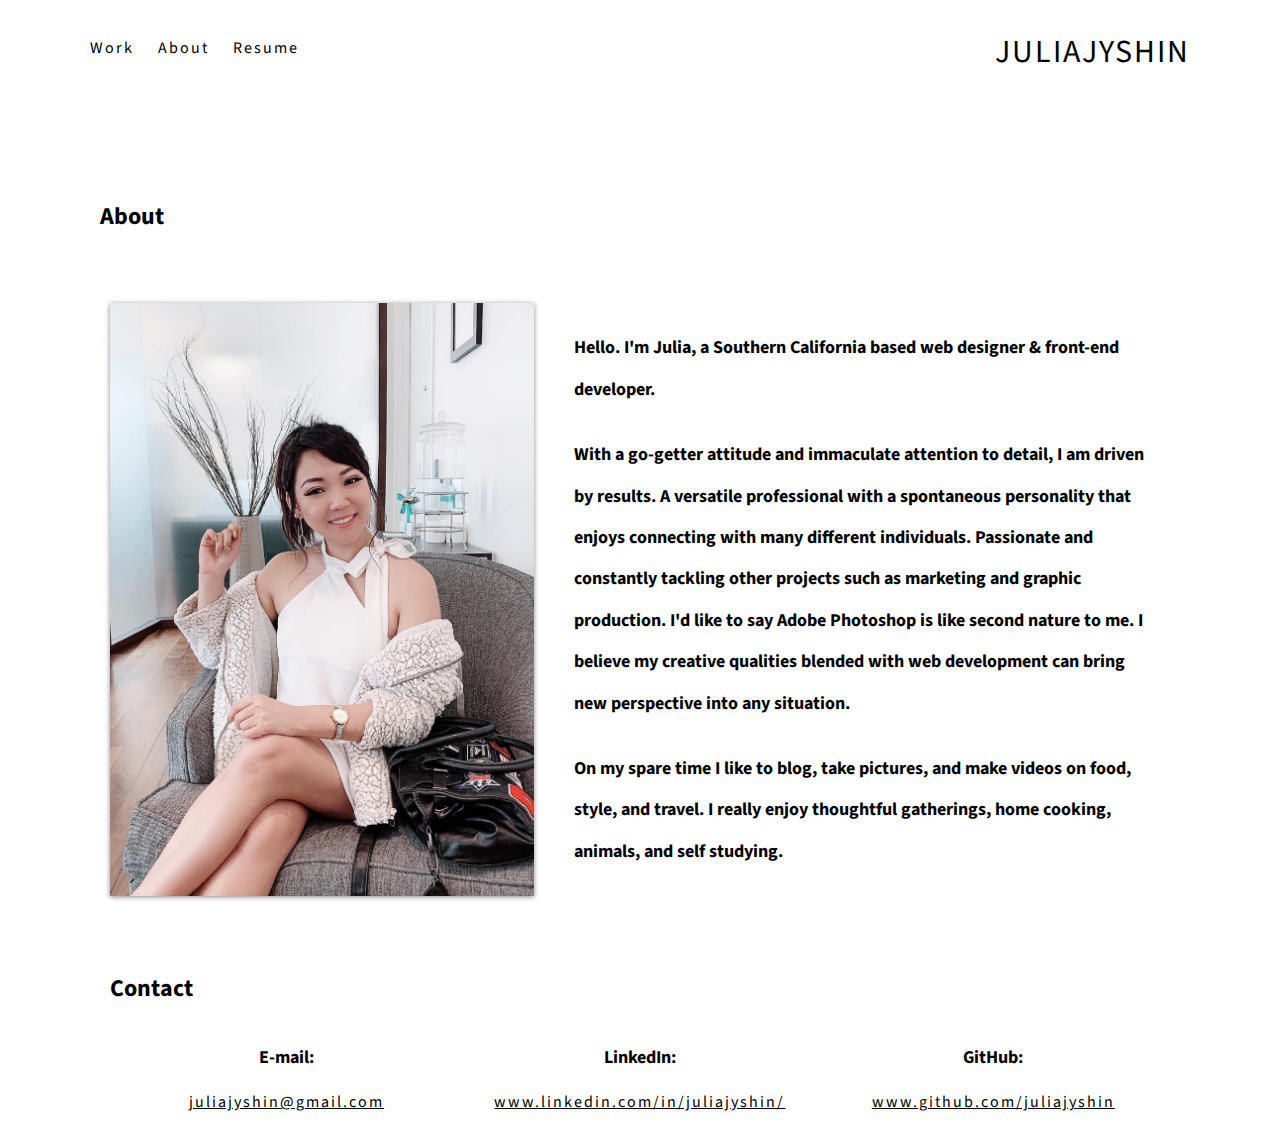
==== about.html @ a9bb4046 "css grids site files" ====
<!-- Julia JY Shin's Portfolio-->
<!DOCTYPE html>
<html lang="en">

<head>
    <meta charset="UTF-8">
    <title>About - Julia JY Shin</title>
    <link href="https://fonts.googleapis.com/css?family=Source+Sans+Pro" rel="stylesheet">
    <link rel="stylesheet" type="text/css" href="css/style.css">

</head>

<body>
    <!-- Navigation -->

    <nav class="main-nav">
        <ul>
            <li><a href="/">Work</a></li>
            <li><a href="about.html">About</a></li>
            <li><a href="#">Resume</a></li>
        </ul>
    </nav>
    <!-- Site Title-->
    <div class="site-title">
        <a href="/" id="name-logo">JuliaJYShin</a>
    </div>

    <!-- Header -->
    <div class="top-container-sub">
        <h2>About</h2>
        <!-- <header class="portfolio-picture">
        </header> -->
    </div>

    <!-- Introduction -->
    <div class="wrapper">
        <section class="about-me">
            <div class="profile-pic">
            </div>
            <div>
                <h4>Hello. I'm Julia, a Southern California based web designer & front-end developer.</h4>
                <h4>With a go-getter attitude and immaculate attention to detail, I am driven by results. A versatile
                    professional with a spontaneous personality that enjoys connecting with many different individuals.
                    Passionate and constantly tackling other projects such as marketing and graphic production. I'd
                    like to say Adobe Photoshop is like second nature to me. I believe my creative qualities blended
                    with web development can bring new perspective into any situation.

                    <h4>On my spare time I like to blog, take pictures, and make videos on food, style, and travel. I
                        really enjoy thoughtful
                        gatherings, home cooking, animals, and self studying.</h4>
                    </ul>

            </div>
        </section>
        <!-- Contacts -->
        <section class="contact-me">
            <div>
                <h2>Contact</h2>
            </div>
            <div class="contact-info">

                <div>
                    <h4>E-mail:</h4>
                    <a href="mailto:juliajyshin@gmail.com">juliajyshin@gmail.com</a>
                </div>
                <div>
                    <h4>LinkedIn:</h4>
                    <a href="https://www.linkedin.com/in/juliajyshin/">www.linkedin.com/in/juliajyshin/</a>
                </div>
                <div>
                    <h4>GitHub:</h4>
                    <a href="www.github.com/juliajyshin">www.github.com/juliajyshin</a>
                </div>
                </ul>
            </div>
        </section>
    </div>


</body>

</html>
---- css/style.css ----
/* CSS Variables */
:root {
  --primary: #000;
  --dark: #ec482e;
  --light: #999;
  --shadow: 0 1px 5px rgba(104, 104, 104, 0.8)
}

html {
  font-family: 'Source Sans Pro', sans-serif;
  color: var(--primary);
}

body {
    background: #fff; 
    margin: 30px 90px;
    line-height: 1.4;
}

/* Navigation */
.main-nav a {
  text-decoration: none;
  color: var(--primary);
  letter-spacing: 2px;
}

.main-nav a:hover {
  color:var(--dark);
  text-decoration: underline;
}

.main-nav ul {
  float:left;
  padding: 0;
  margin: 0;
  list-style: none;
}

.main-nav li {
  display: inline;
  padding-right: 1.3rem;
}

/* .contact-info ul {
  float:left;
  padding: 0;
  margin: 0;
  list-style: none;
}

.contact-info li {
  display: inline;
  padding-right: 1.3rem;
  font-size: 18px;
  margin: auto;
} */



/* Site Title */
.site-title a {
  float: right;
  padding: 0;
  margin: 0;
  text-decoration: none;
  text-transform: uppercase;
  font-size: 2em;
  color: var(--primary);
  letter-spacing: 2px;
}

.site-title a:hover {
  color:var(--dark);
  text-decoration: underline;
}

.color {
  color: var(--dark);
}

/* HEADER */
/* Header • index.html */
.top-container-main {
  padding: 150px 200px;
  clear: left;
}

/* Header • aboutme.html */
.top-container-sub {
  padding: 150px 10px 50px 10px;
}

.statement {
  font-family: 'Source Sans Pro', sans-serif;
  font-size: 24px;
  text-align: center;
  line-height: 2.3em;
}


/* Portfolio Grid Layout */


img {
  max-width: 100%;
  box-shadow: var(--shadow);
}

.wrapper {
  display: grid;
  grid-gap: 1em;
  padding: 0 10px;
  margin: auto;
  
}

.wrapper-main {
  display: grid;
  grid-template-columns: repeat(3, 1fr);
  grid-gap: 1em;
  grid-auto-rows: minmax(100px, auto);
}

.box {
  text-align: center;
  padding: 1.5rem 2rem;
}


/* Header  */

.showcase {
  
    min-height: 500px;
    background: url(/images/apple-1.png);
    background-size: cover;
    background-position: center;
    /* padding: 3rem; */
    display: flex;
    flex-direction: column;
    align-items: center;
    justify-content: center;
    box-shadow: var(--shadow);

}

.portfolio-picture {
  
  min-height: 500px;
  background: url(/images/portfolio-picture.png);
  background-size: cover;
  background-position: center;
  /* padding: 3rem; */
  display: flex;
  flex-direction: column;
  align-items: center;
  justify-content: center;
  box-shadow: var(--shadow);

}


/* Introduction */

.introduction {
  display: grid;
  grid-template-columns: 70% 30%;
  grid-gap: 1em;
  padding: 0 10px;
}

/* about me • overview */
.about-me {
  display: grid;
  grid-template-columns: 40% 55%;
  grid-gap: 2.5em;
  padding: 0 10px;
}

/* Project Titles */
.project-title {
  padding: 0 10px;
}

/* profile pic */
.profile-pic {
  background: url(/images/portfolio-picture.png);
  min-height: 500px;
  background-size: cover;
  background-position: center;
  /* padding: 3rem; */
  display: flex;
  flex-direction: column;
  align-items: center;
  justify-content: center;
  box-shadow: var(--shadow);

}


/* Contact Info */
.contact-me {
  padding: 0 10px;
  margin-top: 40px;
}



.contact-info {
  display: grid;
  grid-template-columns: repeat(3, 1fr);
  text-align: center;
}

.contact-info a {
  text-decoration: underline;
  color: var(--primary);
  letter-spacing: 2px;


}
.contact-info h4 {
  font-size: 18px;
  font-weight: none !important;
  line-height: 1em;
}

/* float: right;
padding: 0;
margin: 0; */

/* Projects */
.projects {
  display: grid;
  grid-template-columns: repeat(3, 1fr);
  grid-gap: 2em;
  padding: 10px 10px 50px 10px;

}

.box1 {
  background: url(/images/watch-us.png);
  min-height: 500px;
  background-size: cover;
  background-position: center;
  display: flex;
  flex-direction: column;
  align-items: center;
  justify-content: center;
  box-shadow: var(--shadow);
}


.box2 {
  background: url(/images/watch-kr.png);
  min-height: 500px;
  background-size: cover;
  background-position: center;
  display: flex;
  flex-direction: column;
  align-items: center;
  justify-content: center;
  box-shadow: var(--shadow);
}

.box3 {
  background: url(/images/watch-diff.png);
  min-height: 500px;
  background-size: cover;
  background-position: center;
  display: flex;
  flex-direction: column;
  align-items: center;
  justify-content: center;
  box-shadow: var(--shadow);
}

.nested {
  display: grid;
  grid-gap: 0.5em;

}


/* Nested Projects */

.nested-projects {
  display: grid;
  grid-template-columns: 49% 49%;
  grid-gap: 1em;
  padding: 10px 10px 50px 10px;
}

.box4 {
  box-shadow: var(--shadow);
  min-height: 280px;
  background-color: #e2dddd;
}

.box5 {
  background: url(/images/music-us.png);
  min-height: 280px;
  background-size: cover;
  background-position: center;
  display: flex;
  flex-direction: column;
  align-items: center;
  justify-content: center;
  box-shadow: var(--shadow);
}

.box6 {
  background: url(/images/music-kr.png);
  min-height: 280px;
  background-size: cover;
  background-position: center;
  display: flex;
  flex-direction: column;
  align-items: center;
  justify-content: center;
  box-shadow: var(--shadow);

}

.box7 {
  background: url(/images/mac-us.png);
  min-height: 280px;
  background-size: cover;
  background-position: center;
  display: flex;
  flex-direction: column;
  align-items: center;
  justify-content: center;
  box-shadow: var(--shadow);
}

.box8 {
  background: url(/images/mac-kr.png);
  min-height: 280px;
  background-size: cover;
  background-position: center;
  display: flex;
  flex-direction: column;
  align-items: center;
  justify-content: center;
  box-shadow: var(--shadow);
}


h2 {

}

h3 {
  margin: 5px 0;
}

h4 {
  font-size: 18px;
  line-height: 2.3em;
  font-weight: none !important;
}

p {
  line-height: 1.5em;
}

li {
  line-height: 2.3em;
}
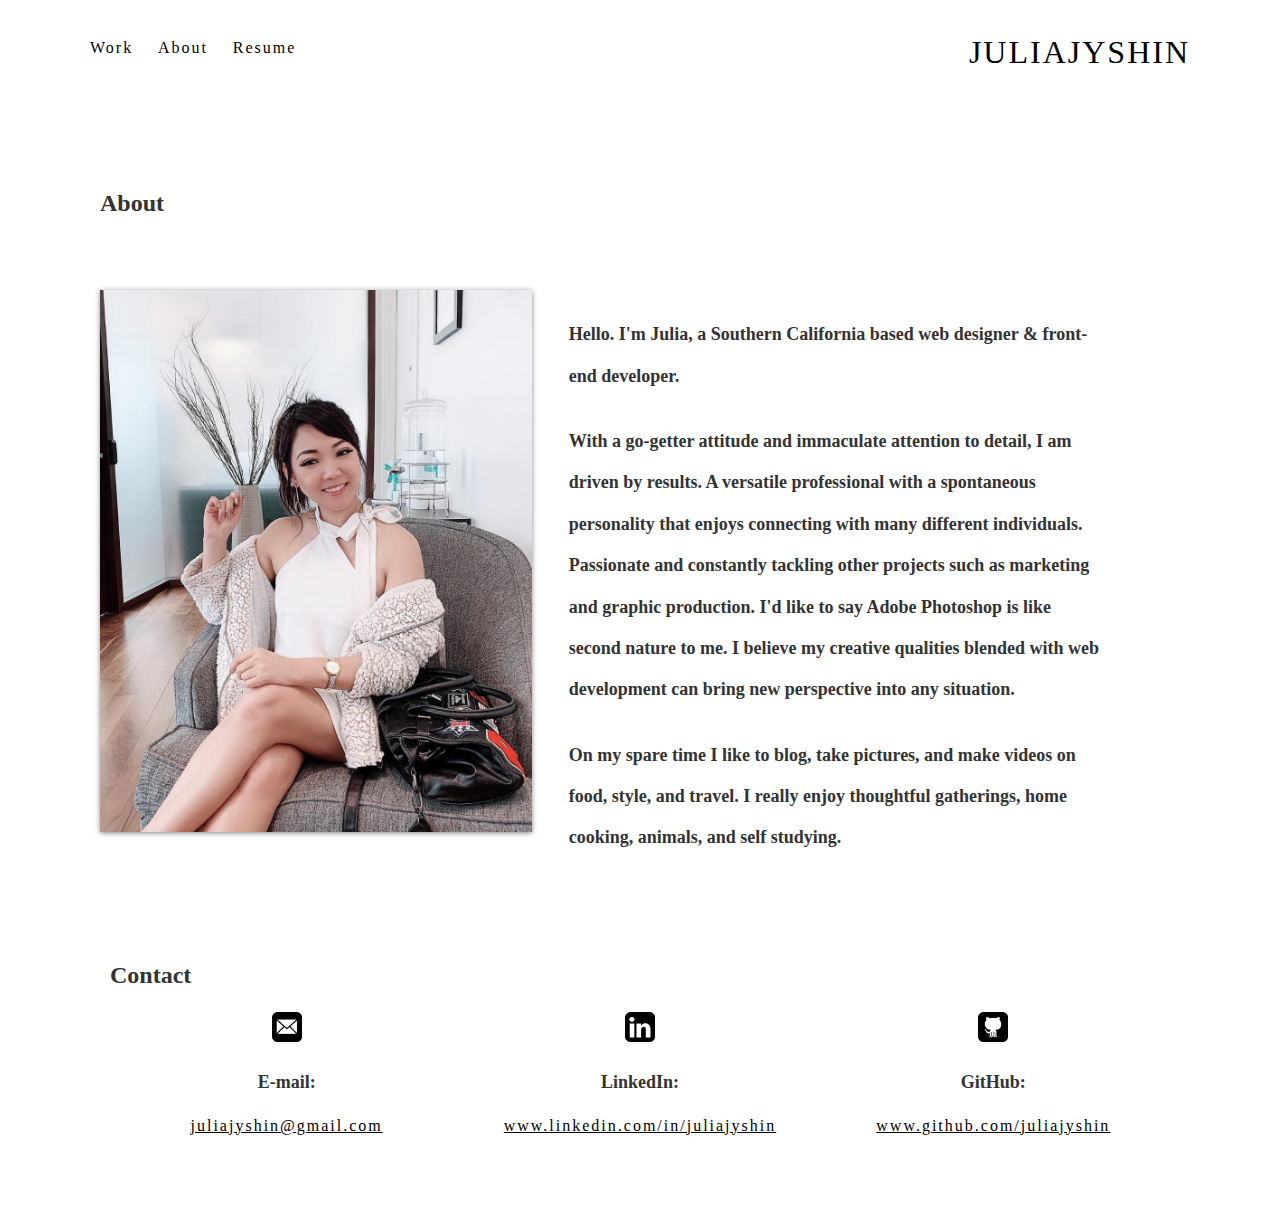
==== commit 969a2b71: "resume.html file" ====
--- a/about.html
+++ b/about.html
@@ -11,15 +11,16 @@
 </head>
 
 <body>
+
     <!-- Navigation -->
-
     <nav class="main-nav">
         <ul>
-            <li><a href="/">Work</a></li>
+            <li><a href="index.html">Work</a></li>
             <li><a href="about.html">About</a></li>
-            <li><a href="#">Resume</a></li>
+            <li><a href="resume.html">Resume</a></li>
         </ul>
     </nav>
+
     <!-- Site Title-->
     <div class="site-title">
         <a href="/" id="name-logo">JuliaJYShin</a>
@@ -28,16 +29,16 @@
     <!-- Header -->
     <div class="top-container-sub">
         <h2>About</h2>
-        <!-- <header class="portfolio-picture">
-        </header> -->
+        </header>
     </div>
 
     <!-- Introduction -->
     <div class="wrapper">
         <section class="about-me">
-            <div class="profile-pic">
+            <div>
+                <img src="/images/portfolio-picture.png" class="profile-pic">
             </div>
-            <div>
+            <div class="about-info">
                 <h4>Hello. I'm Julia, a Southern California based web designer & front-end developer.</h4>
                 <h4>With a go-getter attitude and immaculate attention to detail, I am driven by results. A versatile
                     professional with a spontaneous personality that enjoys connecting with many different individuals.
@@ -60,14 +61,17 @@
             <div class="contact-info">
 
                 <div>
+                    <img class="icons" src="/images/email-icon.png">
                     <h4>E-mail:</h4>
                     <a href="mailto:juliajyshin@gmail.com">juliajyshin@gmail.com</a>
                 </div>
                 <div>
+                    <img class="icons" src="/images/linkedin-icon.png">
                     <h4>LinkedIn:</h4>
-                    <a href="https://www.linkedin.com/in/juliajyshin/">www.linkedin.com/in/juliajyshin/</a>
+                    <a href="https://www.linkedin.com/in/juliajyshin/">www.linkedin.com/in/juliajyshin</a>
                 </div>
                 <div>
+                    <img class="icons" src="/images/github-icon.png">
                     <h4>GitHub:</h4>
                     <a href="www.github.com/juliajyshin">www.github.com/juliajyshin</a>
                 </div>
--- a/css/style.css
+++ b/css/style.css
@@ -1,4 +1,6 @@
-/* CSS Variables */
+/* --------------------- */
+/*     CSS Variables     */
+/* --------------------- */
 :root {
   --primary: #000;
   --dark: #ec482e;
@@ -15,9 +17,10 @@
     background: #fff; 
     margin: 30px 90px;
     line-height: 1.4;
-}
-
-/* Navigation */
+    
+}
+
+/* navigation */
 .main-nav a {
   text-decoration: none;
   color: var(--primary);
@@ -38,26 +41,10 @@
 
 .main-nav li {
   display: inline;
-  padding-right: 1.3rem;
-}
-
-/* .contact-info ul {
-  float:left;
-  padding: 0;
-  margin: 0;
-  list-style: none;
-}
-
-.contact-info li {
-  display: inline;
-  padding-right: 1.3rem;
-  font-size: 18px;
-  margin: auto;
-} */
-
-
-
-/* Site Title */
+  padding-right: 1.3em;
+}
+
+/* site title */
 .site-title a {
   float: right;
   padding: 0;
@@ -78,28 +65,50 @@
   color: var(--dark);
 }
 
-/* HEADER */
-/* Header • index.html */
+/* paragraph styles */
+h3 {
+  margin: 5px 0;
+}
+
+h4 {
+  font-size: 18px;
+  line-height: 2.3em;
+  font-weight: none !important;
+}
+
+p {
+  line-height: 1.5em;
+}
+
+li {
+  line-height: 2.3em;
+}
+
+/* --------------------- */
+/*      INDEX.HTML       */
+/* --------------------- */
+/* header */
 .top-container-main {
-  padding: 150px 200px;
+  padding: 120px 150px;
   clear: left;
 }
 
-/* Header • aboutme.html */
-.top-container-sub {
-  padding: 150px 10px 50px 10px;
-}
-
-.statement {
+/* banner */
+.home-banner {
   font-family: 'Source Sans Pro', sans-serif;
   font-size: 24px;
   text-align: center;
   line-height: 2.3em;
 }
 
-
-/* Portfolio Grid Layout */
-
+/* portfolio grid */
+
+.wrapper-main {
+  display: grid;
+  grid-template-columns: repeat(3, 1fr);
+  grid-gap: 1em;
+  grid-auto-rows: minmax(100px, auto);
+}
 
 img {
   max-width: 100%;
@@ -111,260 +120,577 @@
   grid-gap: 1em;
   padding: 0 10px;
   margin: auto;
-  
-}
-
-.wrapper-main {
-  display: grid;
-  grid-template-columns: repeat(3, 1fr);
-  grid-gap: 1em;
-  grid-auto-rows: minmax(100px, auto);
 }
 
 .box {
   text-align: center;
-  padding: 1.5rem 2rem;
-}
-
-
-/* Header  */
-
-.showcase {
-  
-    min-height: 500px;
-    background: url(/images/apple-1.png);
-    background-size: cover;
-    background-position: center;
-    /* padding: 3rem; */
-    display: flex;
-    flex-direction: column;
-    align-items: center;
-    justify-content: center;
-    box-shadow: var(--shadow);
-
-}
-
-.portfolio-picture {
-  
-  min-height: 500px;
-  background: url(/images/portfolio-picture.png);
-  background-size: cover;
-  background-position: center;
-  /* padding: 3rem; */
-  display: flex;
-  flex-direction: column;
-  align-items: center;
-  justify-content: center;
-  box-shadow: var(--shadow);
-
-}
-
-
-/* Introduction */
-
-.introduction {
-  display: grid;
-  grid-template-columns: 70% 30%;
-  grid-gap: 1em;
-  padding: 0 10px;
-}
-
-/* about me • overview */
+  padding: 0.5em 1em;
+}
+
+/* ....................... */
+/*       media query       */
+
+/* Width at 768px and below */
+@media screen and (max-width: 768px) {
+  body {
+    margin: 30px 30px;
+    }
+
+    .wrapper-main {
+      display: grid;
+      grid-template-columns: repeat(2, 1fr);
+      grid-gap: 1em;
+      grid-auto-rows: minmax(100px, auto);
+    }
+   
+    .top-container-main {
+      padding: 70px 90px;
+      clear: left;
+    }
+
+    .box {
+      text-align: center;
+      padding: 0.5em 1em;
+    }
+  }
+  
+  /* Additional Screen Sizes */
+  /* Width at 400px and below */
+  @media screen and (max-width: 400px) {
+    body {
+      margin: 30px 30px;
+      }
+
+    .top-container-main {
+      padding: 20px 40px;
+      clear: left;
+    }
+
+    .wrapper-main {
+      display: grid;
+      grid-template-columns: 100%;
+      grid-gap: 1em;
+      grid-auto-rows: minmax(100px, auto);
+    }
+
+    .home-banner {
+      font-family: 'Source Sans Pro', sans-serif;
+      font-size: 18px;
+      text-align: center;
+      line-height: 2.3em;
+     }
+  }
+  
+/* --------------------- */
+/*       ABOUT.HTML      */
+/* --------------------- */
+/* overview */
 .about-me {
   display: grid;
+  grid-template-columns:  40% 55%;
+
+  grid-gap: 2.3em;
+  /* display: grid;
   grid-template-columns: 40% 55%;
-  grid-gap: 2.5em;
-  padding: 0 10px;
-}
-
-/* Project Titles */
-.project-title {
-  padding: 0 10px;
-}
-
-/* profile pic */
-.profile-pic {
-  background: url(/images/portfolio-picture.png);
-  min-height: 500px;
-  background-size: cover;
-  background-position: center;
-  /* padding: 3rem; */
-  display: flex;
-  flex-direction: column;
-  align-items: center;
-  justify-content: center;
-  box-shadow: var(--shadow);
-
-}
-
-
-/* Contact Info */
+  padding: 0 10px; */
+  /* margin: auto; */
+}
+
+.about-info {
+  width: 90%;
+}
+
+/* contact */
+.icons {
+  max-height: 30px;
+  display: inline;
+  box-shadow: none;
+}
+
 .contact-me {
   padding: 0 10px;
   margin-top: 40px;
 }
 
-
-
 .contact-info {
   display: grid;
   grid-template-columns: repeat(3, 1fr);
   text-align: center;
+  margin-bottom: 50px;
 }
 
 .contact-info a {
   text-decoration: underline;
   color: var(--primary);
   letter-spacing: 2px;
-
-
-}
+}
+
 .contact-info h4 {
   font-size: 18px;
   font-weight: none !important;
   line-height: 1em;
 }
 
-/* float: right;
-padding: 0;
-margin: 0; */
-
-/* Projects */
-.projects {
+/* ....................... */
+/*       media query       */
+
+/* Width at 768px and below */
+@media screen and (max-width: 768px) {
+  body {
+    margin: 30px 30px;
+    
+    }
+
+
+/* .wrapper {
+  display: grid;
+  grid-template-columns: 100%;
+  grid-gap: 1em;
+} */
+
+    .profile-pic {
+      display: grid;
+      grid-template-columns: 100%;
+      grid-gap: 1em;
+      
+    }
+
+    .about-me {
+      display: grid;
+      grid-template-columns: 100%;
+      grid-gap: 1em;
+      
+    }
+
+  
+  }
+  
+  /* Additional Screen Sizes */
+  /* Width at 400px and below */
+  @media screen and (max-width: 400px) {
+    body {
+      margin: 30px 30px;
+      }
+    }
+  
+
+
+/* --------------------- */
+/*      RESUME.HTML      */
+/* --------------------- */
+
+.education-icons {
   display: grid;
   grid-template-columns: repeat(3, 1fr);
-  grid-gap: 2em;
-  padding: 10px 10px 50px 10px;
-
-}
-
-.box1 {
-  background: url(/images/watch-us.png);
-  min-height: 500px;
-  background-size: cover;
-  background-position: center;
+  grid-gap: 1em;
+}
+
+.schools {
+  box-shadow: var(--shadow);
+  /* background-color: #e2dddd; */
+  padding: 0.5em;
+}
+
+.schools {
+  text-align: center;
+  padding: 0.5em;
+}
+
+
+/* icons */
+
+
+.fab {
+  font-size: 3rem;
+  color: #525252;
+}
+.fas {
+  font-size: 1.2rem;
+  color: #525252;
+}
+.row {
   display: flex;
-  flex-direction: column;
-  align-items: center;
-  justify-content: center;
+}
+
+.column {
+  flex: 33.33%;
+  padding: 5px;
+  text-align:center;
+}
+
+.tech-icons {
+  margin-top: 30px;
+  padding-top: 20px;
   box-shadow: var(--shadow);
 }
 
-
-.box2 {
-  background: url(/images/watch-kr.png);
-  min-height: 500px;
-  background-size: cover;
-  background-position: center;
-  display: flex;
-  flex-direction: column;
-  align-items: center;
-  justify-content: center;
-  box-shadow: var(--shadow);
-}
-
-.box3 {
-  background: url(/images/watch-diff.png);
-  min-height: 500px;
-  background-size: cover;
-  background-position: center;
-  display: flex;
-  flex-direction: column;
-  align-items: center;
-  justify-content: center;
-  box-shadow: var(--shadow);
-}
-
-.nested {
-  display: grid;
-  grid-gap: 0.5em;
-
-}
-
-
-/* Nested Projects */
-
-.nested-projects {
+.tech-icons p {
+  color: #525252;
+}
+
+/* --------------------------------------------------------- */
+/* Import the Google Font 'Lato' */
+@import url(https://fonts.googleapis.com/css?family=Lato:300,400,700);
+
+/* Container styles */
+body {
+  background-color: #fff;
+  color: #333;
+  font-family: 'Lato';
+}
+
+.chart {
+  position: relative;
+  display: inline-block;
+  color: #999;
+  font-size: 20px;
+  text-align: center;  
+  margin: 10px 20px;
+}
+
+.chart figcaption {
+  padding: 50px 25px;
+  width: 100px;
+  height: 50px;
+  border: 20px solid #f0f0f0;
+  border-radius: 100px;
+  line-height: 50px;
+}
+
+.chart img {
+  position: absolute;
+  max-width: 100px;
+  max-height: 100px;
+  background: white;
+  box-shadow: none;
+}
+/* END Container styles */
+
+/* Colors for the circles and positions for the graphics */
+.html {
+  top: 50px;
+  left: 45px;
+}
+
+.html + svg .outer {
+  stroke: #e34f26;
+}
+
+.css {
+  top: 55px;
+  left: 48px;
+}
+
+.css + svg .outer {
+  stroke: #0d84ce;
+}
+
+.javascript {
+  max-width: 90px;
+  max-height: 90px;
+  top: 45px;
+  left: 45px;
+}
+
+.javascript + svg .outer {
+  stroke: #f0e040;
+}
+
+.node {
+  width: 200px;
+  height: 200px;
+  top: 45px;
+  left: 45px;
+}
+
+.node + svg .outer {
+  stroke: #83cd29;
+}
+
+.chart svg {
+  position: absolute;
+  top: 0;
+  left: 0;
+}
+
+.outer {
+  fill: transparent;
+  stroke: #333;
+  stroke-width: 20;
+  stroke-dasharray: 534;
+  transition: stroke-dashoffset 1s;
+  -webkit-animation-play-state: running;
+  
+  /* firefox bug fix - won't rotate at 90deg angles */
+  -moz-transform: rotate(-89deg) translateX(-190px);
+}
+
+.chart:hover .outer {
+  stroke-dashoffset: 534 !important;
+  -webkit-animation-play-state: paused;
+}
+/* END Circle colors and graphic positions */
+
+
+/* Set the initial values for the animation */
+.chart[data-percent='100'] .outer {
+  stroke-dashoffset: 0;
+  -webkit-animation: show100 2s;
+  animation: show100 2s;
+}
+
+.chart[data-percent='75'] .outer {
+  stroke-dashoffset: 133;
+  -webkit-animation: show75 2s;
+  animation: show75 2s;
+}
+
+.chart[data-percent='50'] .outer {
+  stroke-dashoffset: 267;
+  -webkit-animation: show50 2s;
+  animation: show50 2s;
+}
+
+.chart[data-percent='25'] .outer {
+  stroke-dashoffset: 401;
+  -webkit-animation: show25 2s;
+  animation: show25 2s;
+}
+/* END set initial animation values */
+
+/* Keyframes for the initial animation */
+@-webkit-keyframes show100 {
+  from {
+    stroke-dashoffset: 537;
+  }
+  
+  to {
+    stroke-dashoffset: 0;
+  }
+}
+
+@keyframes show100 {
+  from {
+    stroke-dashoffset: 537;
+  }
+  
+  to {
+    stroke-dashoffset: 0;
+  }
+}
+
+@-webkit-keyframes show75 {
+  from {
+    stroke-dashoffset: 537;
+  }
+  
+  to {
+    stroke-dashoffset: 134;
+  }
+}
+
+@keyframes show75 {
+  from {
+    stroke-dashoffset: 537;
+  }
+  
+  to {
+    stroke-dashoffset: 124;
+  }
+}
+
+@-webkit-keyframes show50 {
+  from {
+    stroke-dashoffset: 537;
+  }
+  
+  to {
+    stroke-dashoffset: 267;
+  }
+}
+
+@keyframes show50 {
+  from {
+    stroke-dashoffset: 537;
+  }
+  
+  to {
+    stroke-dashoffset: 267;
+  }
+}
+
+@-webkit-keyframes show25 {
+  from {
+    stroke-dashoffset: 537;
+  }
+  
+  to {
+    stroke-dashoffset: 401;
+  }
+}
+
+@keyframes show25 {
+  from {
+    stroke-dashoffset: 537;
+  }
+  
+  to {
+    stroke-dashoffset: 401;
+  }
+}
+/* END Keyframes for the initial animation */
+
+
+/* --------------------- */
+/*      ALL PROJECTS     */
+/* --------------------- */
+
+/* header */
+.top-container-sub {
+  padding: 100px 10px 50px 10px;
+  clear: left;
+}
+
+/* project photo */
+.showcase-image {
+ margin-top: 30px;
+}
+
+/* project info */
+.introduction {
+  display: grid;
+  grid-template-columns: 70% 30%;
+  grid-gap: 1em;
+  padding: 0 10px;
+}
+
+/* project title */
+.project-title {
+  padding: 0 10px;
+}
+
+.second-title {
+  margin-top: 50px;
+}
+
+/* --------------------- */
+/*        projects       */
+/*    apple-ios12.html   */
+/* --------------------- */
+.project-apple {
+  display: grid;
+  grid-template-columns: repeat(3, 1fr);
+  grid-gap: 1em;
+}
+
+.apple-watch {
+  text-align: center;
+  padding: 0.5em;
+}
+
+/* nested projects */
+.nested-projects-apple {
   display: grid;
   grid-template-columns: 49% 49%;
   grid-gap: 1em;
-  padding: 10px 10px 50px 10px;
-}
-
-.box4 {
+}
+
+.nested-apple {
+  display: grid;
+  grid-gap: 0.5em;
+}
+
+.boxed-apple {
   box-shadow: var(--shadow);
-  min-height: 280px;
   background-color: #e2dddd;
-}
-
-.box5 {
-  background: url(/images/music-us.png);
-  min-height: 280px;
-  background-size: cover;
-  background-position: center;
-  display: flex;
-  flex-direction: column;
-  align-items: center;
-  justify-content: center;
-  box-shadow: var(--shadow);
-}
-
-.box6 {
-  background: url(/images/music-kr.png);
-  min-height: 280px;
-  background-size: cover;
-  background-position: center;
-  display: flex;
-  flex-direction: column;
-  align-items: center;
-  justify-content: center;
-  box-shadow: var(--shadow);
-
-}
-
-.box7 {
-  background: url(/images/mac-us.png);
-  min-height: 280px;
-  background-size: cover;
-  background-position: center;
-  display: flex;
-  flex-direction: column;
-  align-items: center;
-  justify-content: center;
-  box-shadow: var(--shadow);
-}
-
-.box8 {
-  background: url(/images/mac-kr.png);
-  min-height: 280px;
-  background-size: cover;
-  background-position: center;
-  display: flex;
-  flex-direction: column;
-  align-items: center;
-  justify-content: center;
-  box-shadow: var(--shadow);
-}
-
-
-h2 {
-
-}
-
-h3 {
-  margin: 5px 0;
-}
-
-h4 {
-  font-size: 18px;
-  line-height: 2.3em;
-  font-weight: none !important;
-}
-
-p {
-  line-height: 1.5em;
-}
-
-li {
-  line-height: 2.3em;
-}+  padding: 1em;
+}
+
+.apple-web {
+  text-align: center;
+  padding: 0.5em;
+}
+
+
+/* ....................... */
+/*       media query       */
+
+/* Width at 768px and below */
+@media screen and (max-width: 768px) {
+body {
+  margin: 30px 30px;
+  }
+  .introduction {
+    display: grid;
+    grid-template-columns: 100%;
+    grid-gap: 1em;
+    padding: 0 10px;
+  }
+
+  .company-name {
+    order: 1;
+  }
+
+  .overview {
+    order: 2;
+  }
+
+  .project-apple {
+    display: grid;
+    grid-template-columns: 100%;
+    grid-gap: 1em;
+  }
+
+  .nested-projects-apple {
+    display: grid;
+    grid-template-columns: 100%;
+    grid-gap: 1em;
+  }
+}
+
+/* Additional Screen Sizes */
+
+/* Width at 400px and below */
+@media screen and (max-width: 400px) {
+  body {
+    margin: 30px 30px;
+    }
+
+  .introduction {
+    display: grid;
+    grid-template-columns: 100%;
+    grid-gap: 1em;
+    padding: 0 10px;
+  }
+  
+  .company-name {
+    order: 1;
+  }
+  
+  .overview {
+    order: 2;
+  }
+  
+  .project-apple {
+    display: grid;
+    grid-template-columns: 100%;
+    grid-gap: 1em;
+  }
+  
+  .nested-projects-apple {
+    display: grid;
+    grid-template-columns: 100%;
+    grid-gap: 1em;
+  }
+
+  .boxed-apple {
+    box-shadow: var(--shadow);
+    background-color: #e2dddd;
+    padding: 0.5em;
+  }
+}
+
+/* --------------------- */
+/*        PROJECTS       */
+/*   hambuger.html   */
+/* --------------------- */
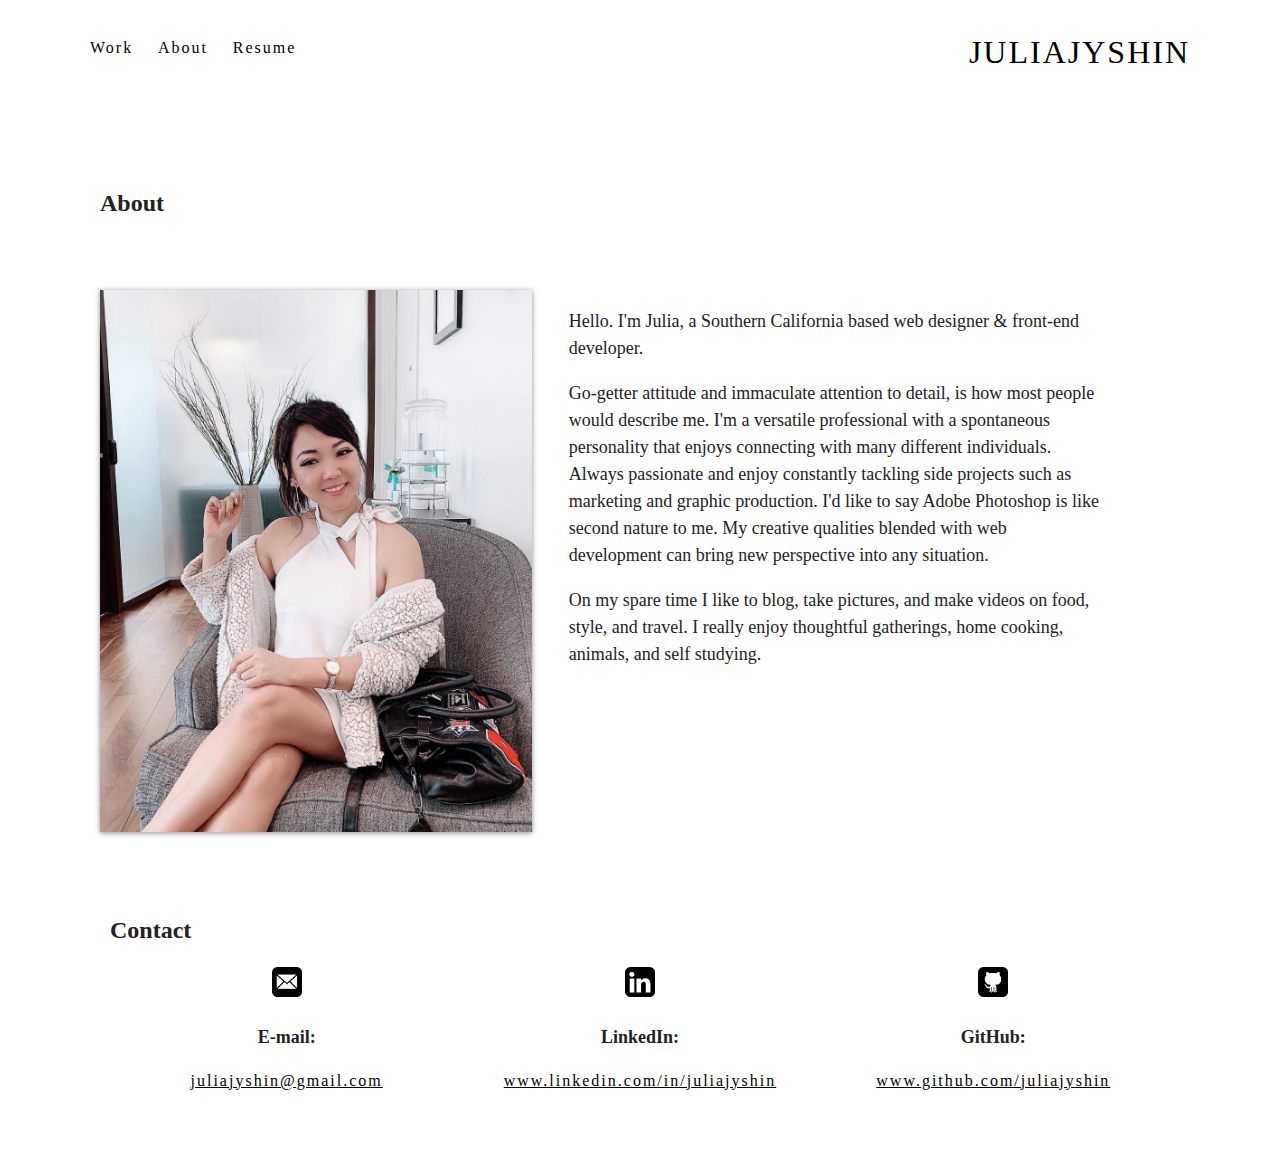
==== commit d4a37aa5: "adding to resume.html" ====
--- a/about.html
+++ b/about.html
@@ -39,17 +39,18 @@
                 <img src="/images/portfolio-picture.png" class="profile-pic">
             </div>
             <div class="about-info">
-                <h4>Hello. I'm Julia, a Southern California based web designer & front-end developer.</h4>
-                <h4>With a go-getter attitude and immaculate attention to detail, I am driven by results. A versatile
-                    professional with a spontaneous personality that enjoys connecting with many different individuals.
-                    Passionate and constantly tackling other projects such as marketing and graphic production. I'd
-                    like to say Adobe Photoshop is like second nature to me. I believe my creative qualities blended
+                <p>Hello. I'm Julia, a Southern California based web designer & front-end developer.</p>
+                <p>Go-getter attitude and immaculate attention to detail, is how most people would describe me. I'm a
+                    versatile professional with a spontaneous personality that enjoys connecting with many different
+                    individuals.
+                    Always passionate and enjoy constantly tackling side projects such as marketing and graphic production. I'd
+                    like to say Adobe Photoshop is like second nature to me. My creative qualities blended
                     with web development can bring new perspective into any situation.
-
-                    <h4>On my spare time I like to blog, take pictures, and make videos on food, style, and travel. I
-                        really enjoy thoughtful
-                        gatherings, home cooking, animals, and self studying.</h4>
-                    </ul>
+                </p>
+                <p>On my spare time I like to blog, take pictures, and make videos on food, style, and travel. I
+                    really enjoy thoughtful
+                    gatherings, home cooking, animals, and self studying.</p>
+                </ul>
 
             </div>
         </section>
--- a/css/style.css
+++ b/css/style.css
@@ -198,7 +198,10 @@
 
 .about-info {
   width: 90%;
-}
+  line-height: 2em;
+  font-size: 18px;
+}
+
 
 /* contact */
 .icons {
@@ -328,216 +331,35 @@
   color: #525252;
 }
 
+.tech-icon-image {
+  box-shadow: none;
+  width: 45px;
+}
+
 /* --------------------------------------------------------- */
-/* Import the Google Font 'Lato' */
 @import url(https://fonts.googleapis.com/css?family=Lato:300,400,700);
 
-/* Container styles */
 body {
-  background-color: #fff;
-  color: #333;
+  color: #222;
   font-family: 'Lato';
+}
+
+.container-chart {
+  padding: 50px;
+  text-align: center;
 }
 
 .chart {
   position: relative;
   display: inline-block;
+  margin: 20px 10px;
   color: #999;
-  font-size: 20px;
-  text-align: center;  
-  margin: 10px 20px;
-}
-
-.chart figcaption {
-  padding: 50px 25px;
-  width: 100px;
-  height: 50px;
-  border: 20px solid #f0f0f0;
-  border-radius: 100px;
-  line-height: 50px;
-}
-
-.chart img {
-  position: absolute;
-  max-width: 100px;
-  max-height: 100px;
-  background: white;
-  box-shadow: none;
-}
-/* END Container styles */
-
-/* Colors for the circles and positions for the graphics */
-.html {
-  top: 50px;
-  left: 45px;
-}
-
-.html + svg .outer {
-  stroke: #e34f26;
-}
-
-.css {
-  top: 55px;
-  left: 48px;
-}
-
-.css + svg .outer {
-  stroke: #0d84ce;
-}
-
-.javascript {
-  max-width: 90px;
-  max-height: 90px;
-  top: 45px;
-  left: 45px;
-}
-
-.javascript + svg .outer {
-  stroke: #f0e040;
-}
-
-.node {
-  width: 200px;
-  height: 200px;
-  top: 45px;
-  left: 45px;
-}
-
-.node + svg .outer {
-  stroke: #83cd29;
-}
-
-.chart svg {
-  position: absolute;
-  top: 0;
-  left: 0;
-}
-
-.outer {
-  fill: transparent;
-  stroke: #333;
-  stroke-width: 20;
-  stroke-dasharray: 534;
-  transition: stroke-dashoffset 1s;
-  -webkit-animation-play-state: running;
-  
-  /* firefox bug fix - won't rotate at 90deg angles */
-  -moz-transform: rotate(-89deg) translateX(-190px);
-}
-
-.chart:hover .outer {
-  stroke-dashoffset: 534 !important;
-  -webkit-animation-play-state: paused;
-}
-/* END Circle colors and graphic positions */
-
-
-/* Set the initial values for the animation */
-.chart[data-percent='100'] .outer {
-  stroke-dashoffset: 0;
-  -webkit-animation: show100 2s;
-  animation: show100 2s;
-}
-
-.chart[data-percent='75'] .outer {
-  stroke-dashoffset: 133;
-  -webkit-animation: show75 2s;
-  animation: show75 2s;
-}
-
-.chart[data-percent='50'] .outer {
-  stroke-dashoffset: 267;
-  -webkit-animation: show50 2s;
-  animation: show50 2s;
-}
-
-.chart[data-percent='25'] .outer {
-  stroke-dashoffset: 401;
-  -webkit-animation: show25 2s;
-  animation: show25 2s;
-}
-/* END set initial animation values */
-
-/* Keyframes for the initial animation */
-@-webkit-keyframes show100 {
-  from {
-    stroke-dashoffset: 537;
-  }
-  
-  to {
-    stroke-dashoffset: 0;
-  }
-}
-
-@keyframes show100 {
-  from {
-    stroke-dashoffset: 537;
-  }
-  
-  to {
-    stroke-dashoffset: 0;
-  }
-}
-
-@-webkit-keyframes show75 {
-  from {
-    stroke-dashoffset: 537;
-  }
-  
-  to {
-    stroke-dashoffset: 134;
-  }
-}
-
-@keyframes show75 {
-  from {
-    stroke-dashoffset: 537;
-  }
-  
-  to {
-    stroke-dashoffset: 124;
-  }
-}
-
-@-webkit-keyframes show50 {
-  from {
-    stroke-dashoffset: 537;
-  }
-  
-  to {
-    stroke-dashoffset: 267;
-  }
-}
-
-@keyframes show50 {
-  from {
-    stroke-dashoffset: 537;
-  }
-  
-  to {
-    stroke-dashoffset: 267;
-  }
-}
-
-@-webkit-keyframes show25 {
-  from {
-    stroke-dashoffset: 537;
-  }
-  
-  to {
-    stroke-dashoffset: 401;
-  }
-}
-
-@keyframes show25 {
-  from {
-    stroke-dashoffset: 537;
-  }
-  
-  to {
-    stroke-dashoffset: 401;
-  }
-}
+  font-size: 16px;
+  font-weight: 400;
+  text-transform: uppercase;
+  text-align: center;
+}
+
 /* END Keyframes for the initial animation */
 
 
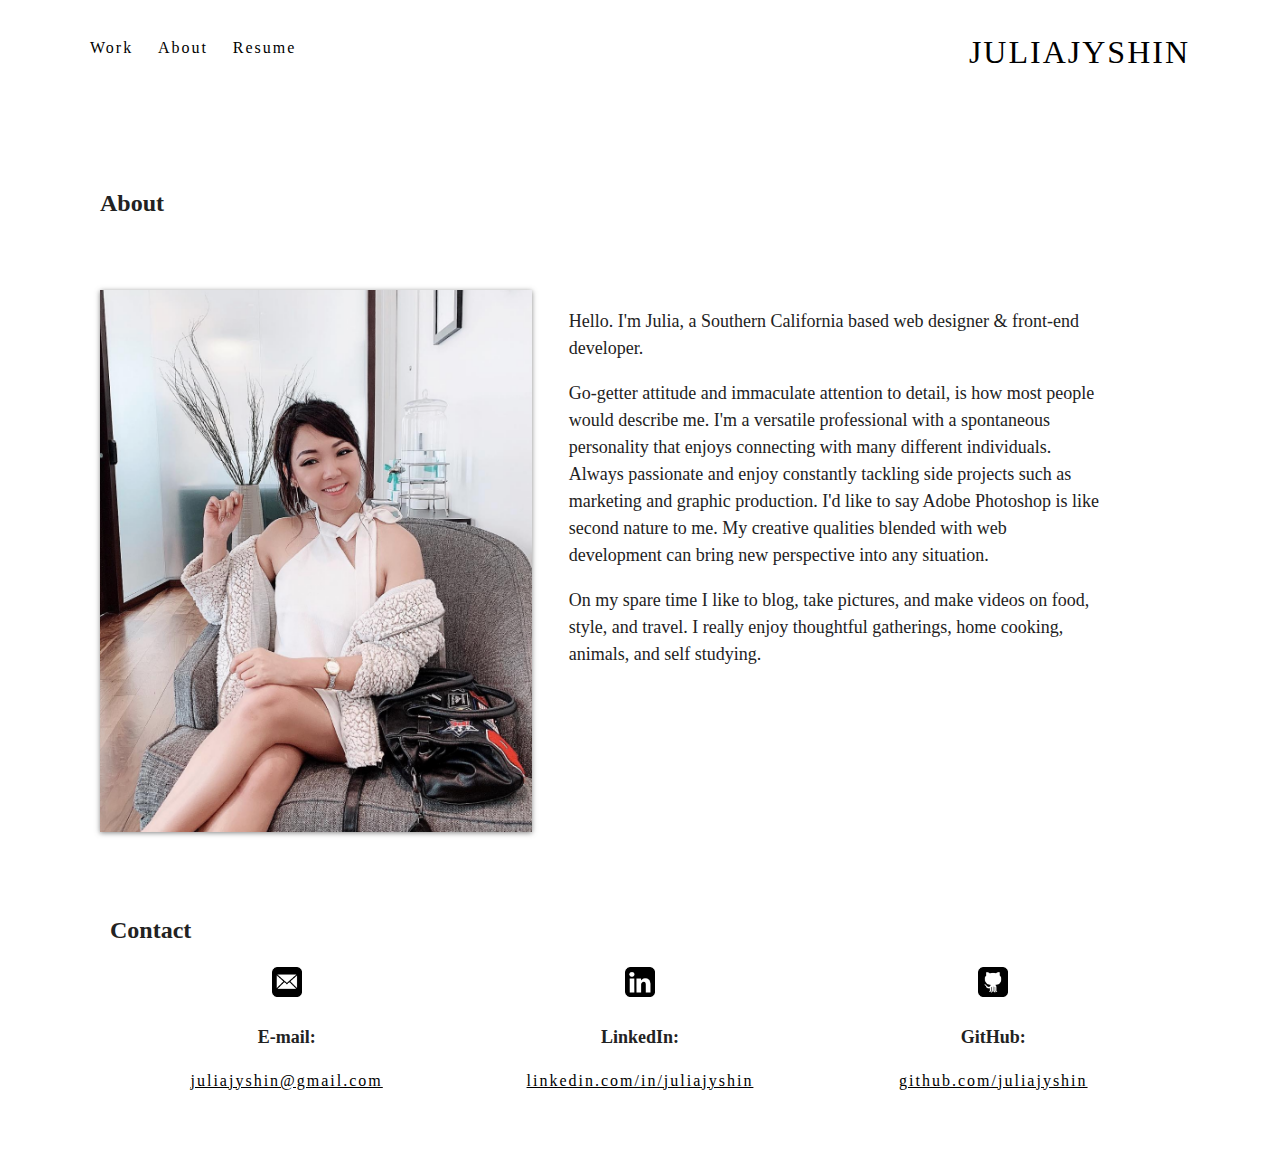
==== commit 658ae70e: "adding finaltouch.html and instadiary.html" ====
--- a/about.html
+++ b/about.html
@@ -36,7 +36,7 @@
     <div class="wrapper">
         <section class="about-me">
             <div>
-                <img src="/images/portfolio-picture.png" class="profile-pic">
+                <img src="/images/about/portfolio-picture.png" class="profile-pic">
             </div>
             <div class="about-info">
                 <p>Hello. I'm Julia, a Southern California based web designer & front-end developer.</p>
@@ -62,19 +62,19 @@
             <div class="contact-info">
 
                 <div>
-                    <img class="icons" src="/images/email-icon.png">
+                    <img class="icons" src="/images/about/email-icon.png">
                     <h4>E-mail:</h4>
-                    <a href="mailto:juliajyshin@gmail.com">juliajyshin@gmail.com</a>
+                    <a href="mailto:juliajyshin@gmail.com" target="_blank">juliajyshin@gmail.com</a>
                 </div>
                 <div>
-                    <img class="icons" src="/images/linkedin-icon.png">
+                    <img class="icons" src="/images/about/linkedin-icon.png">
                     <h4>LinkedIn:</h4>
-                    <a href="https://www.linkedin.com/in/juliajyshin/">www.linkedin.com/in/juliajyshin</a>
+                    <a href="https://www.linkedin.com/in/juliajyshin/" target="_blank">linkedin.com/in/juliajyshin</a>
                 </div>
                 <div>
-                    <img class="icons" src="/images/github-icon.png">
+                    <img class="icons" src="/images/about/github-icon.png">
                     <h4>GitHub:</h4>
-                    <a href="www.github.com/juliajyshin">www.github.com/juliajyshin</a>
+                    <a href="https://github.com/juliajyshin" target="_blank">github.com/juliajyshin</a>
                 </div>
                 </ul>
             </div>
--- a/css/style.css
+++ b/css/style.css
@@ -514,5 +514,47 @@
 
 /* --------------------- */
 /*        PROJECTS       */
-/*   hambuger.html   */
-/* --------------------- */
+/*    final-touch.html   */
+/* --------------------- */
+
+.introduction a {
+  text-decoration: underline;
+  color: var(--primary);
+  letter-spacing: 2px;
+}
+
+.fta {
+  text-align: left;
+  margin-bottom: 10px;
+  font-size: 12px;
+  font-weight: bold;
+}
+
+.project-fta {
+  display: grid;
+  grid-template-columns: repeat(2, 1fr);
+  grid-gap: 1em;
+}
+
+/* nested projects */
+.nested-projects-fta {
+  display: grid;
+
+  grid-gap: 1em;
+}
+
+.nested-fta {
+  display: grid;
+  grid-gap: 0.5em;
+}
+
+.boxed-fta {
+  box-shadow: var(--shadow);
+  background-color: #e2dddd;
+  padding: 1em;
+}
+
+.fta-web {
+  text-align: center;
+  padding: 0.5em;
+}
